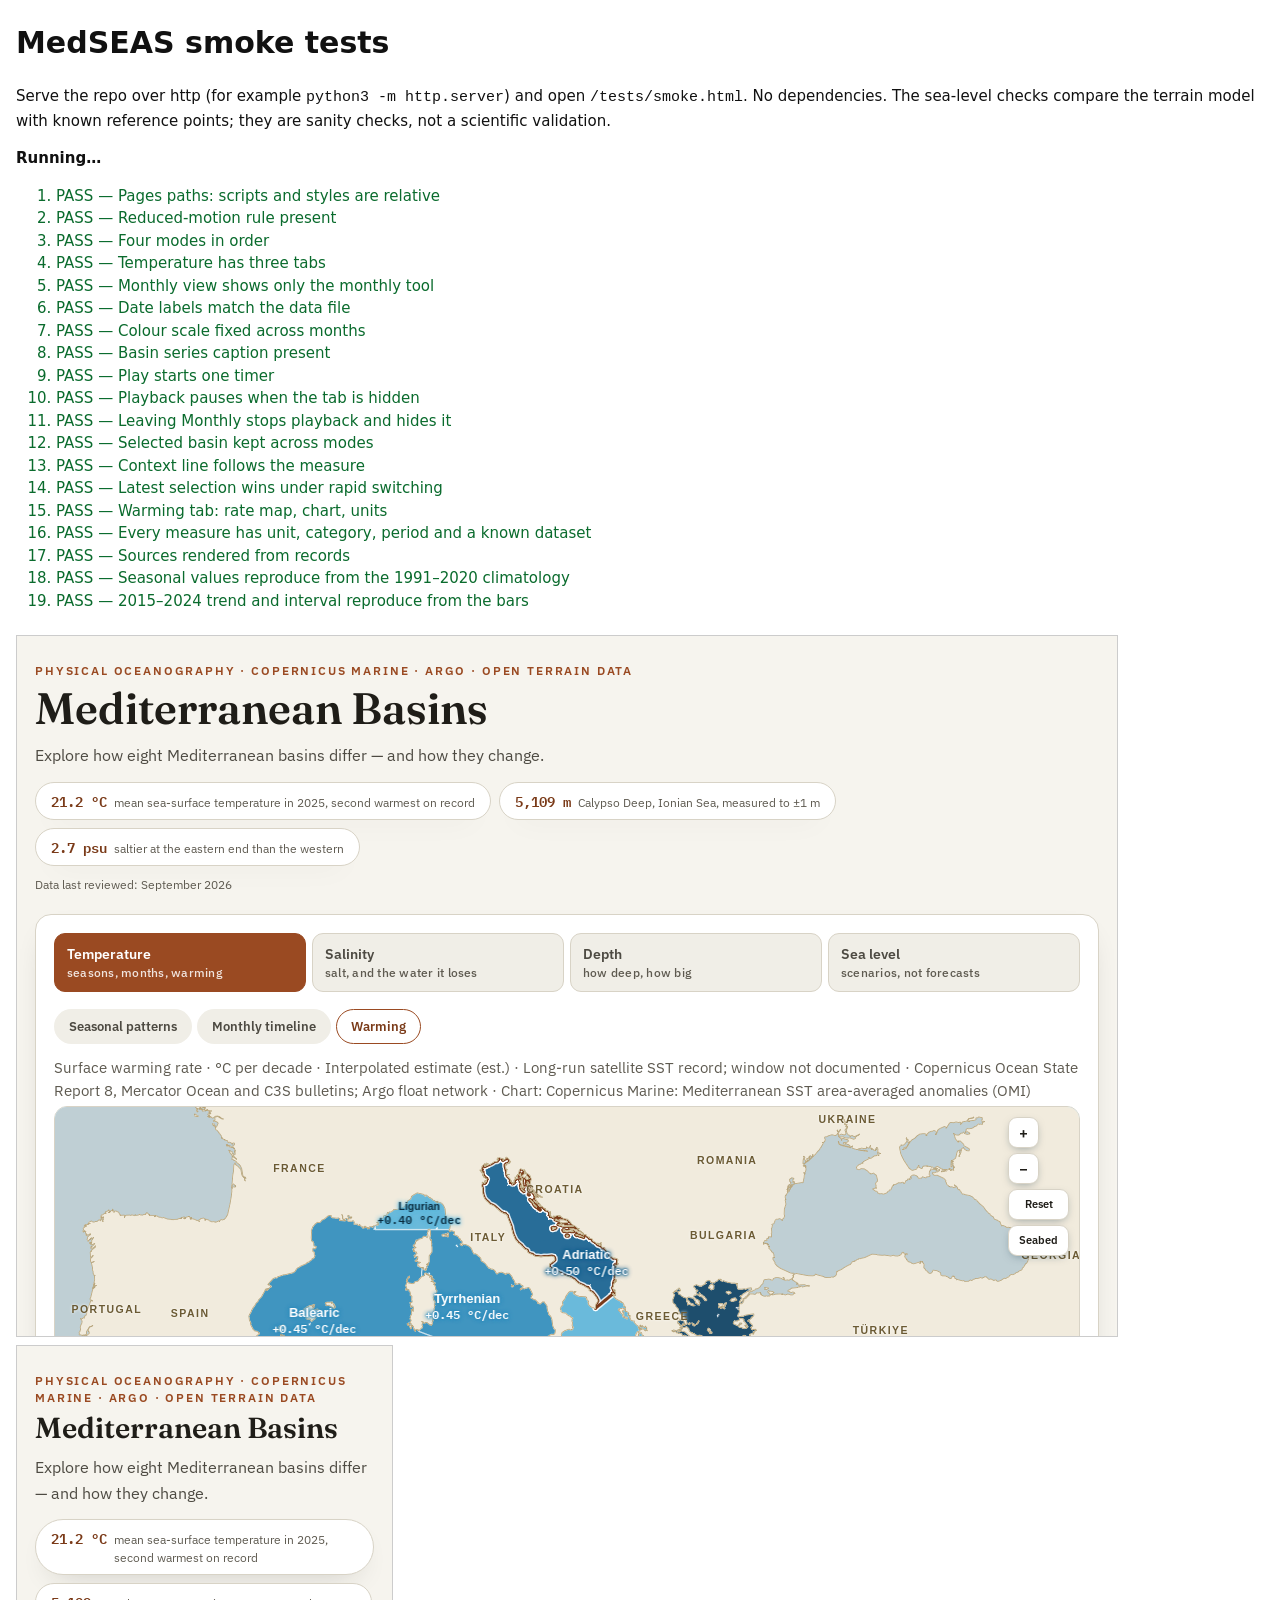
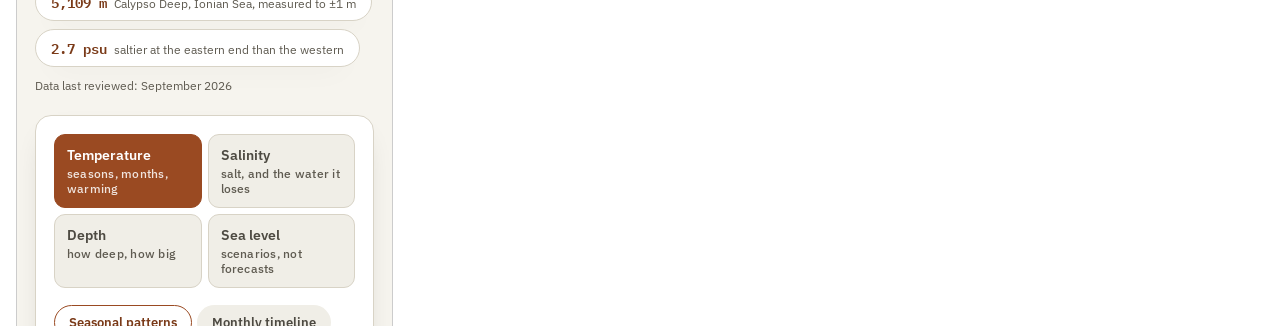
==== tests/smoke.html @ bfb26e6d "Close the data gaps: seasonal values from the climatology, documented trends, scenario CSV, smoke te" ====
<!doctype html>
<html lang="en">
<head>
<meta charset="utf-8">
<meta name="viewport" content="width=device-width,initial-scale=1">
<title>MedSEAS smoke tests</title>
<style>
  body{font:15px/1.5 system-ui,sans-serif;margin:16px;background:#fff;color:#111;}
  #sum{font-weight:700;margin:8px 0;} li.pass{color:#0a6b2d;} li.fail{color:#b00020;} li.skip{color:#666;}
  iframe{border:1px solid #ccc;margin:8px 8px 0 0;vertical-align:top;}
</style>
</head>
<body>
<h1>MedSEAS smoke tests</h1>
<p>Serve the repo over http (for example <code>python3 -m http.server</code>) and open <code>/tests/smoke.html</code>. No dependencies. The sea-level checks compare the terrain model with known reference points; they are sanity checks, not a scientific validation.</p>
<p id="sum">Running&hellip;</p>
<ol id="out"></ol>
<iframe id="desk" src="../index.html" width="1100" height="700" title="Page under test, desktop width"></iframe>
<iframe id="phone" src="../index.html" width="375" height="700" title="Page under test, phone width"></iframe>
<script>
var results=[], out=document.getElementById("out");
function report(name,status,detail){
  results.push({name:name,status:status,detail:detail||""});
  var li=document.createElement("li"); li.className=status; li.textContent=status.toUpperCase()+" — "+name+(detail?" ("+detail+")":""); out.appendChild(li);
}
function wait(ms){ return new Promise(function(r){ setTimeout(r,ms); }); }
function loaded(fr){ return new Promise(function(r){ if(fr.contentDocument&&fr.contentDocument.readyState==="complete") r(); else fr.addEventListener("load",function(){ r(); },{once:true}); }); }
function csvParse(text){
  var rows=[], row=[], f="", q=false, i, c;
  for(i=0;i<text.length;i++){ c=text[i];
    if(q){ if(c==='"'){ if(text[i+1]==='"'){ f+='"'; i++; } else q=false; } else f+=c; }
    else if(c==='"') q=true; else if(c===","){ row.push(f); f=""; }
    else if(c==="\r"){} else if(c==="\n"){ row.push(f); rows.push(row); row=[]; f=""; } else f+=c; }
  if(f||row.length){ row.push(f); rows.push(row); }
  return rows;
}
function captureBlob(w,click){
  return new Promise(function(res){
    var orig=w.URL.createObjectURL, name=null;
    var origClick=w.HTMLAnchorElement.prototype.click;
    w.HTMLAnchorElement.prototype.click=function(){ name=this.download; };
    w.URL.createObjectURL=function(b){ b.text().then(function(t){ w.URL.createObjectURL=orig; w.HTMLAnchorElement.prototype.click=origClick; res({text:t.replace(/^﻿/,""),name:name}); }); return "blob:test"; };
    click();
  });
}
async function run(){
  var D=document.getElementById("desk"), P=document.getElementById("phone");
  var errors=[];
  [D,P].forEach(function(fr){ fr.addEventListener("load",function(){ fr.contentWindow.addEventListener("error",function(e){ errors.push(e.message); }); }); });
  await loaded(D); await loaded(P); await wait(2500);
  var w=D.contentWindow, d=D.contentDocument, $=function(id){ return d.getElementById(id); };
  function t(name,fn){ try{ var r=fn(); if(r===true) report(name,"pass"); else report(name,"fail",typeof r==="string"?r:""); }catch(e){ report(name,"fail",e.message); } }
  var btn=function(sel,start){ return Array.prototype.find.call(d.querySelectorAll(sel),function(b){ return b.textContent.trim().indexOf(start)===0; }); };

  // static checks
  var html=await fetch("../index.html").then(function(r){ return r.text(); });
  t("Pages paths: scripts and styles are relative",function(){ var bad=html.match(/(src|href)="\/(?!\/)[^"]*"/g); return !bad||("absolute: "+bad.join(" ")); });
  t("Reduced-motion rule present",function(){ return /prefers-reduced-motion/.test(html); });

  // modes
  t("Four modes in order",function(){ var m=Array.prototype.map.call(d.querySelectorAll("#groups .gbtn"),function(b){ return b.firstChild.textContent; }).join("|"); return m==="Temperature|Salinity|Depth|Sea level"||m; });
  t("Temperature has three tabs",function(){ return d.querySelectorAll("#tviews .sbtn").length===3; });
  w.select("adriatic",false);
  btn("#tviews .sbtn","Monthly").click(); await wait(2500);
  t("Monthly view shows only the monthly tool",function(){ return !$("sst").hidden&&$("warmView").hidden&&$("seaView").hidden||"sst/warm/sea hidden: "+[$("sst").hidden,$("warmView").hidden,$("seaView").hidden]; });
  t("Date labels match the data file",function(){ var m=w.sst.meta, M=w.MONTHS; var a=w.sstLabel(0)===M[+m.start.slice(5)-1]+" "+m.start.slice(0,4), b=w.sstLabel(w.sst.n-1)===M[+m.end.slice(5)-1]+" "+m.end.slice(0,4); return a&&b||(w.sstLabel(0)+" / "+w.sstLabel(w.sst.n-1)+" vs "+m.start+" / "+m.end); });
  var key0=$("sstKey").textContent; w.setSst(5); var key5=$("sstKey").textContent;
  t("Colour scale fixed across months",function(){ return key0===key5&&/fixed scale/.test(key0)||key0+" | "+key5; });
  t("Basin series caption present",function(){ return /Adriatic Sea/.test($("sstSparkCap").textContent)&&/cos\(latitude\)/.test($("sstSparkCap").textContent); });
  $("sstPlay").click(); await wait(400); var t1=w.sstTimer;
  t("Play starts one timer",function(){ return !!t1&&$("sstPlay").textContent==="Pause"; });
  Object.defineProperty(d,"hidden",{value:true,configurable:true}); d.dispatchEvent(new Event("visibilitychange"));
  t("Playback pauses when the tab is hidden",function(){ return w.sstTimer===0&&$("sstPlay").textContent==="Play"; });
  Object.defineProperty(d,"hidden",{value:false,configurable:true});
  $("sstPlay").click(); await wait(300);
  btn("#groups .gbtn","Salinity").click(); await wait(300);
  t("Leaving Monthly stops playback and hides it",function(){ return w.sstTimer===0&&$("sst").hidden&&!w.sstOn; });
  t("Selected basin kept across modes",function(){ return w.selected==="adriatic"; });
  t("Context line follows the measure",function(){ return /Surface salinity/.test($("ctx").textContent)&&/Literature value/.test($("ctx").textContent); });
  btn("#groups .gbtn","Temperature").click(); btn("#tviews .sbtn","Monthly").click(); btn("#groups .gbtn","Depth").click(); await wait(800);
  t("Latest selection wins under rapid switching",function(){ return w.group==="depth"&&$("sst").hidden&&!w.sstOn; });
  btn("#groups .gbtn","Temperature").click(); btn("#tviews .sbtn","Warming").click(); await wait(300);
  t("Warming tab: rate map, chart, units",function(){ return w.metric==="warming"&&!$("warmView").hidden&&/per decade/.test($("ctx").textContent); });

  // records
  t("Every measure has unit, category, period and a known dataset",function(){
    var ms=[]; w.groups.forEach(function(g){ ms=ms.concat(g.measures); }); ms=ms.concat(w.CURIO);
    var bad=ms.filter(function(m){ var c=w.CTX[m.id]; return !c||!c[0]||!c[1]||!c[2]||c[3].split("; ").some(function(id){ return !w.DS[id]; }); }).map(function(m){ return m.id; });
    return !bad.length||bad.join(",");
  });
  t("Sources rendered from records",function(){ return d.querySelectorAll("#prov .pcard").length===w.DATASETS.length; });

  // seasonal values reproduce from the climatology
  t("Seasonal values reproduce from the 1991–2020 climatology",function(){
    var s=w.sst, W=s.w, H=s.h, N=W*H, b=s.meta.bounds, worst=0, who="";
    function mean(ms,bi){ var tt=0,ww=0; ms.forEach(function(mi){ for(var y=0;y<H;y++){ var wt=Math.cos((b[3]-(y+0.5)*(b[3]-b[1])/H)*Math.PI/180); for(var x=0;x<W;x++){ var j=y*W+x; if(s.cb[j]!==bi) continue; var v=s.clim[mi*N+j]; if(v===v){ tt+=v*wt; ww+=wt; } } } }); return tt/ww; }
    w.basins.forEach(function(bs,bi){ [[bs.summer,[6,7,8]],[bs.winter,[0,1,2]]].forEach(function(p){ var e=Math.abs(p[0]-mean(p[1],bi)); if(e>worst){ worst=e; who=bs.id; } }); });
    return worst<0.006||("max difference "+worst.toFixed(3)+" °C at "+who);
  });

  // 2015-2024 trend reproduces from the chart's bars
  t("2015–2024 trend and interval reproduce from the bars",function(){
    var pts=Array.prototype.map.call(d.querySelectorAll("#heatChart title"),function(e){ var m=e.textContent.match(/^(\d{4}): \+?(-?[\d.]+)/); return m?[+m[1],+m[2]]:null; }).filter(Boolean);
    var n=pts.length, mx=0, my=0; pts.forEach(function(p){ mx+=p[0]/n; my+=p[1]/n; });
    var sxx=0,sxy=0; pts.forEach(function(p){ sxx+=(p[0]-mx)*(p[0]-mx); sxy+=(p[0]-mx)*(p[1]-my); });
    var bb=sxy/sxx, rss=0; pts.forEach(function(p){ var r=p[1]-(my+bb*(p[0]-mx)); rss+=r*r; });
    var ci=2.306*Math.sqrt(rss/(n-2)/sxx)*10;
    return n===10&&(bb*10).toFixed(2)==="0.87"&&ci.toFixed(2)==="0.46"||("n="+n+" slope="+(bb*10).toFixed(3)+" ci="+ci.toFixed(3));
  });

  // CSV
  var csv=await captureBlob(w,function(){ $("csvBtn").click(); });
  var rows=csvParse(csv.text);
  t("Basin CSV: header, 96 rows, 12 columns each",function(){ var bad=rows.filter(function(r){ return r.length!==12; }).length; return rows[0].join(",").indexOf("basin_id,basin,variable,value,unit")===0&&rows.length===97&&!bad||("rows "+rows.length+", bad "+bad); });
  t("Basin CSV: no blank or zero-filled values",function(){ var bad=rows.slice(1).filter(function(r){ return r[3]===""||r[3]==="NaN"||r[3]==="undefined"; }).length; return !bad||bad+" bad values"; });
  t("Basin CSV: stable filename",function(){ return csv.name==="medseas-basin-measures.csv"||csv.name; });

  // sea level
  btn("#groups .gbtn","Sea level").click(); await wait(3000);
  t("Terrain loaded",function(){ return !!w.dem||"dem not loaded"; });
  function setNum(v){ $("lvlNum").value=v; $("lvlNum").dispatchEvent(new Event("change")); }
  setNum("10"); await wait(400);
  t("Numeric offset and slider agree",function(){ return w.level===10&&Math.abs(+$("lvl").value-w.level2slider(10))<0.3&&$("lvlOut").textContent==="+10 m"; });
  setNum("99999"); await wait(400);
  t("Extreme input clamped with a message",function(){ return w.level===200&&/outside the supported range/.test($("lvlMsg").textContent); });
  setNum("abc"); await wait(200);
  t("Invalid input refused with a message",function(){ return w.level===200&&/Enter a number/.test($("lvlMsg").textContent); });
  $("lvlReset").click(); await wait(400);
  t("Reset returns to today",function(){ return w.level===0&&+$("lvlNum").value===0&&+$("lvl").value===0; });
  t("Presets are neutral offsets",function(){ var p=Array.prototype.map.call(d.querySelectorAll("#presets .pbtn"),function(b){ return b.textContent; }).join("|"); return !/ice|age|dries|earth/i.test(p)||p; });
  w.sstMode="anom"; $("sstMode").classList.add("on"); w.setLevel(10,false); await wait(300);
  t("Sea-level changes leave other toggles alone",function(){ return $("sstMode").classList.contains("on"); });
  var sc=await captureBlob(w,function(){ $("seaCsvBtn").click(); });
  t("Scenario CSV marked as scenario output",function(){ return /data_category,scenario output/.test(sc.text)&&/sea_level_offset,10,m/.test(sc.text)&&sc.name==="medseas-sea-level-scenario_plus10m.csv"||sc.name; });
  btn("#groups .gbtn","Depth").click(); await wait(300);
  t("Leaving Sea level returns to today",function(){ return w.level===0&&$("seaView").hidden; });

  // sea-level reference points (sanity checks against well-known geography)
  function fl(lng,lat){ var i=w.demCell(lng,lat); return i<0?NaN:w.dem.lut[w.dem.F[i]]; }
  function seaFlag(lng,lat){ var i=w.demCell(lng,lat); return i>=0&&!!(w.dem.K[i]&1); }
  t("Reference: Dead Sea basin stays dry at +10 m (not connected)",function(){ var v=fl(35.5,31.5); return v>10||"flood level "+v; });
  t("Reference: Qattara Depression stays dry at +10 m (not connected)",function(){ var v=fl(27.0,29.5); return v>10||"flood level "+v; });
  t("Reference: northern Adriatic shelf exposed at −120 m",function(){ var v=fl(13.0,44.6); return seaFlag(13.0,44.6)&&v>-120||"sea "+seaFlag(13.0,44.6)+", depth "+v; });
  t("Reference: Ionian abyssal plain deeper than 3,000 m",function(){ var v=fl(19.5,35.5); return v<-3000||"depth "+v; });
  t("Reference: Venice reached by a rise of 2 m or less",function(){ var c=w.CITIES.filter(function(c){ return c.name==="Venice"; })[0]; return c.fl!==null&&c.fl<=2||"level "+c.fl; });

  // keyboard and panel
  var row=d.querySelector("#bars .row");
  t("Ranking rows are keyboard operable",function(){ return row.tabIndex===0&&row.getAttribute("role")==="button"; });
  row.dispatchEvent(new KeyboardEvent("keydown",{key:"Enter",bubbles:true})); await wait(200);
  t("Enter on a ranking row selects that basin",function(){ return row.getAttribute("aria-label").indexOf(w.byId[w.selected].name)===0; });
  t("Basin panel shows figures without hover",function(){ return ["t1","t2","t3","t7"].every(function(id){ return $(id).textContent.trim()&&$(id).textContent.trim()!=="—"; }); });
  t("Mode buttons expose pressed state",function(){ return Array.prototype.every.call(d.querySelectorAll("#groups .gbtn"),function(b){ return b.hasAttribute("aria-pressed"); }); });

  // phone width
  var pd=P.contentDocument;
  t("Phone width: no horizontal overflow",function(){ return pd.documentElement.scrollWidth<=375||"scrollWidth "+pd.documentElement.scrollWidth; });

  t("No script errors",function(){ return !errors.length||errors.join(" | "); });

  report("Missing SST cells drawn transparent, not cold (code path reviewed, not automated)","skip");
  var pass=results.filter(function(r){ return r.status==="pass"; }).length, fail=results.filter(function(r){ return r.status==="fail"; }).length;
  document.getElementById("sum").textContent=(fail?"FAIL":"PASS")+": "+pass+" passed, "+fail+" failed, "+(results.length-pass-fail)+" skipped";
  document.title=(fail?"FAIL ":"PASS ")+pass+"/"+(pass+fail);
  window.__results=results;
}
run();
</script>
</body>
</html>
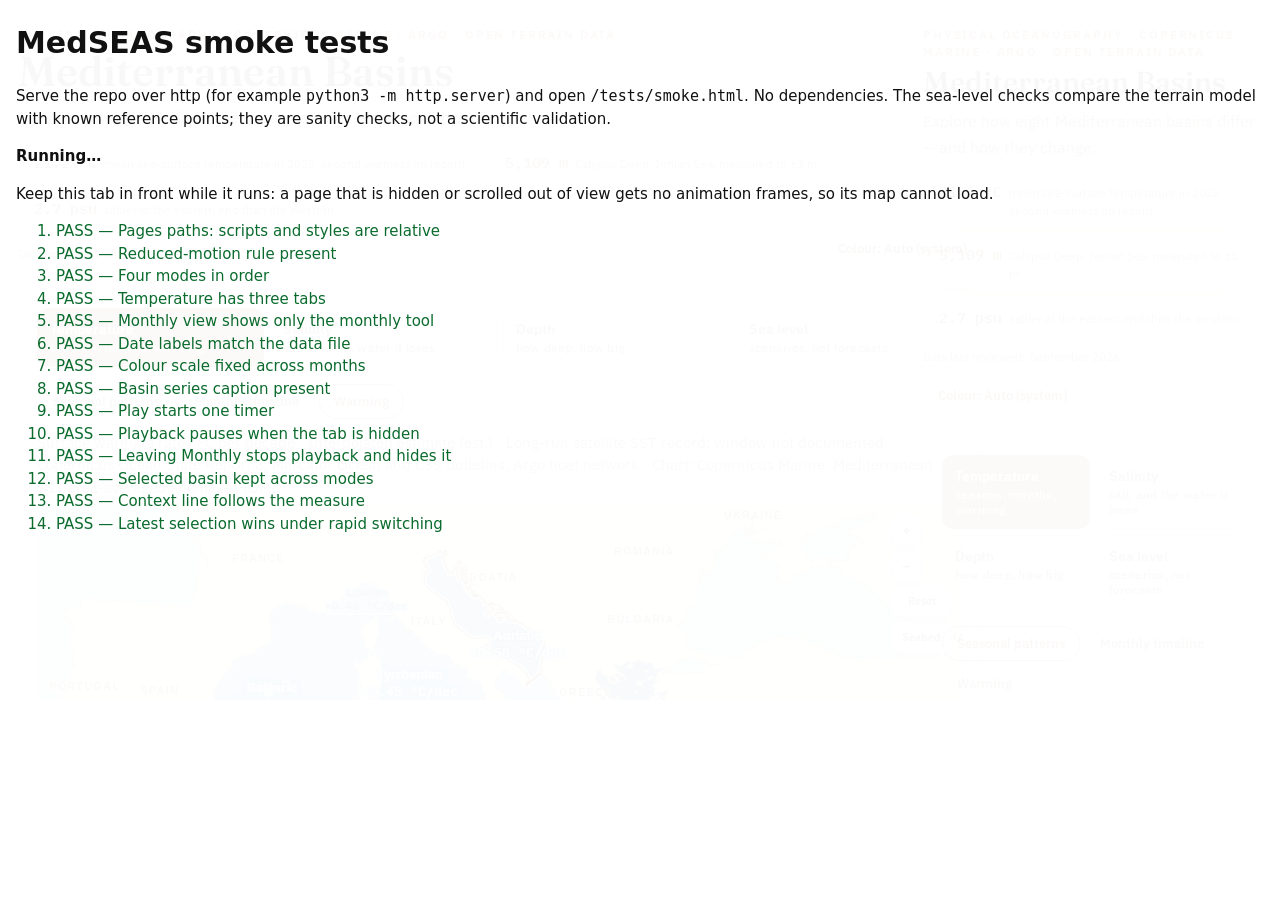
==== commit b0fecc34: "Colour theme toggle and larger figures - Header button cycles Auto (system), Light and Dark; the cho" ====
--- a/tests/smoke.html
+++ b/tests/smoke.html
@@ -7,16 +7,19 @@
 <style>
   body{font:15px/1.5 system-ui,sans-serif;margin:16px;background:#fff;color:#111;}
   #sum{font-weight:700;margin:8px 0;} li.pass{color:#0a6b2d;} li.fail{color:#b00020;} li.skip{color:#666;}
-  iframe{border:1px solid #ccc;margin:8px 8px 0 0;vertical-align:top;}
+  /* both frames are pinned inside the viewport, behind the results: a frame that is off screen gets no animation frames, so its map would never load */
+  iframe{position:fixed;top:0;left:0;border:0;opacity:.03;pointer-events:none;z-index:-1;}
+  #phone{left:auto;right:0;}
 </style>
 </head>
 <body>
 <h1>MedSEAS smoke tests</h1>
 <p>Serve the repo over http (for example <code>python3 -m http.server</code>) and open <code>/tests/smoke.html</code>. No dependencies. The sea-level checks compare the terrain model with known reference points; they are sanity checks, not a scientific validation.</p>
 <p id="sum">Running&hellip;</p>
+<p>Keep this tab in front while it runs: a page that is hidden or scrolled out of view gets no animation frames, so its map cannot load.</p>
+<iframe id="desk" src="../index.html" width="1000" height="700" title="Page under test, desktop width"></iframe>
+<iframe id="phone" src="../index.html" width="375" height="700" title="Page under test, phone width"></iframe>
 <ol id="out"></ol>
-<iframe id="desk" src="../index.html" width="1100" height="700" title="Page under test, desktop width"></iframe>
-<iframe id="phone" src="../index.html" width="375" height="700" title="Page under test, phone width"></iframe>
 <script>
 var results=[], out=document.getElementById("out");
 function report(name,status,detail){
@@ -47,7 +50,13 @@
   var D=document.getElementById("desk"), P=document.getElementById("phone");
   var errors=[];
   [D,P].forEach(function(fr){ fr.addEventListener("load",function(){ fr.contentWindow.addEventListener("error",function(e){ errors.push(e.message); }); }); });
-  await loaded(D); await loaded(P); await wait(2500);
+  await loaded(D); await loaded(P);
+  for(var k=0;k<40&&!(D.contentWindow.mapReady&&P.contentWindow.mapReady);k++) await wait(500);
+  if(!(D.contentWindow.mapReady&&P.contentWindow.mapReady)){
+    report("Both maps loaded in the test frames","fail","a map did not load; keep this tab in front and visible, then reload");
+    document.getElementById("sum").textContent="FAIL: the maps did not load in the test frames (tab hidden or WebGL unavailable?)"; document.title="FAIL maps"; window.__results=results; return;
+  }
+  await wait(1500);
   var w=D.contentWindow, d=D.contentDocument, $=function(id){ return d.getElementById(id); };
   function t(name,fn){ try{ var r=fn(); if(r===true) report(name,"pass"); else report(name,"fail",typeof r==="string"?r:""); }catch(e){ report(name,"fail",e.message); } }
   var btn=function(sel,start){ return Array.prototype.find.call(d.querySelectorAll(sel),function(b){ return b.textContent.trim().indexOf(start)===0; }); };
@@ -158,7 +167,23 @@
 
   t("No script errors",function(){ return !errors.length||errors.join(" | "); });
 
-  report("Missing SST cells drawn transparent, not cold (code path reviewed, not automated)","skip");
+  btn("#groups .gbtn","Temperature").click(); btn("#tviews .sbtn","Monthly").click(); await wait(2500); w.setSst(40);
+  t("Missing SST cells are transparent, never drawn as cold water",function(){
+    var S=w.sst, cv=w.sstCv, img=cv.getContext("2d").getImageData(0,0,cv.width,cv.height).data, W=S.w, H=S.h, N=W*H, i=w.sstIdx;
+    var missing=0, missingDrawn=0, drawn=0;
+    for(var y=0;y<cv.height;y++){
+      var fy=S.rowF[y], y0=Math.max(0,Math.min(H-1,Math.floor(fy))), y1=Math.min(H-1,y0+1);
+      for(var x=0;x<cv.width;x++){
+        var fx=S.colF[x], x0=Math.max(0,Math.min(W-1,Math.floor(fx))), x1=Math.min(W-1,x0+1);
+        var none=!S.codes[i*N+y0*W+x0]&&!S.codes[i*N+y0*W+x1]&&!S.codes[i*N+y1*W+x0]&&!S.codes[i*N+y1*W+x1];
+        var a=img[(y*cv.width+x)*4+3];
+        if(none){ missing++; if(a>0) missingDrawn++; } else if(a>0) drawn++;
+      }
+    }
+    return (missing>1000&&drawn>1000&&missingDrawn===0)||("missing "+missing+", drawn on missing "+missingDrawn+", drawn "+drawn);
+  });
+  t("Anomaly baseline is stated with its source",function(){ return /Issue 5\.0, November 2024/.test(html)&&!/as compiled for this page/.test(html); });
+  t("Unsourced trend figure is gone",function(){ return !/\+0\.33/.test(html); });
   var pass=results.filter(function(r){ return r.status==="pass"; }).length, fail=results.filter(function(r){ return r.status==="fail"; }).length;
   document.getElementById("sum").textContent=(fail?"FAIL":"PASS")+": "+pass+" passed, "+fail+" failed, "+(results.length-pass-fail)+" skipped";
   document.title=(fail?"FAIL ":"PASS ")+pass+"/"+(pass+fail);
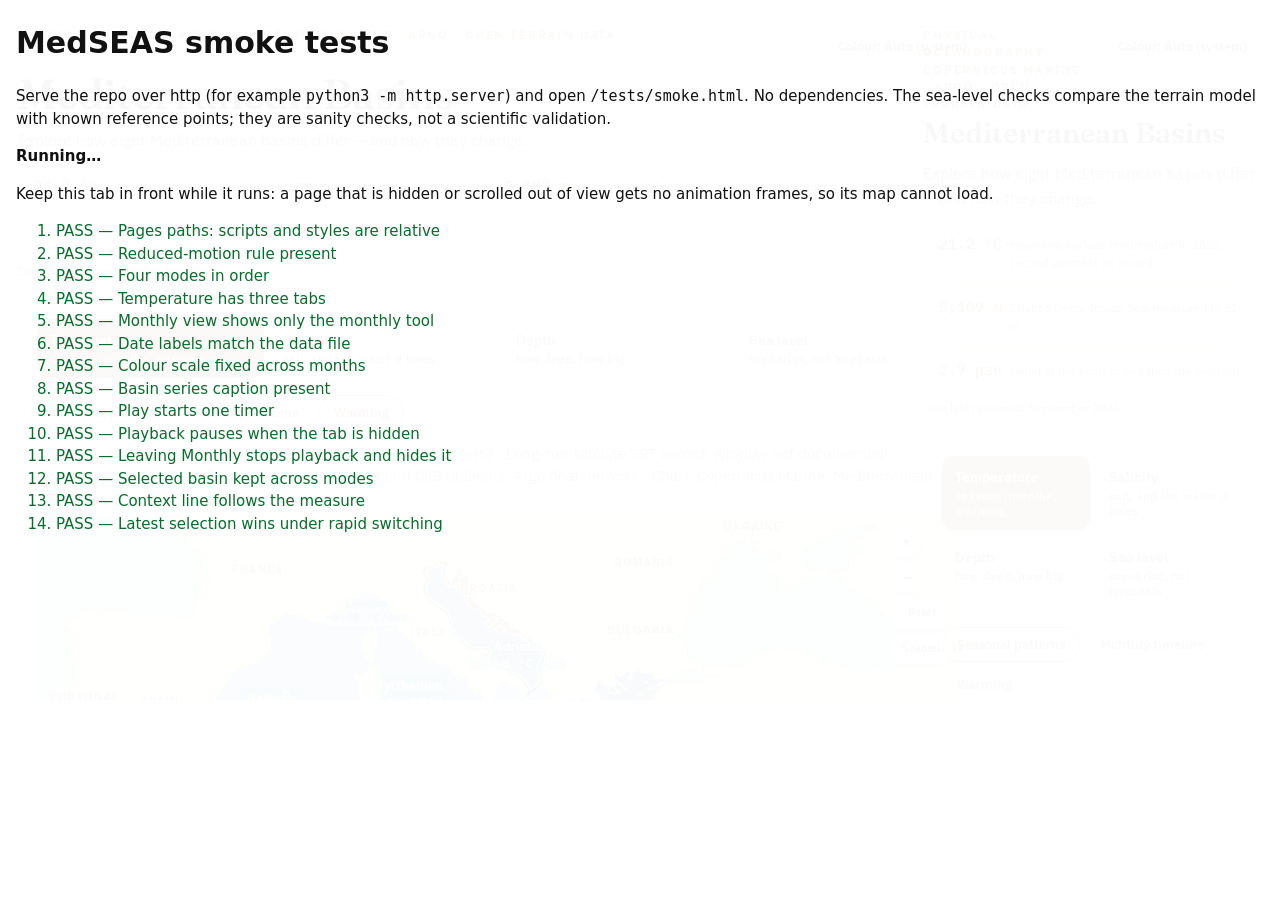
==== commit 11414ce8: "Sea-level presets explain their scenarios; add a warming-to-sea-level control Each preset (Messinian" ====
--- a/tests/smoke.html
+++ b/tests/smoke.html
@@ -136,7 +136,16 @@
   t("Invalid input refused with a message",function(){ return w.level===200&&/Enter a number/.test($("lvlMsg").textContent); });
   $("lvlReset").click(); await wait(400);
   t("Reset returns to today",function(){ return w.level===0&&+$("lvlNum").value===0&&+$("lvl").value===0; });
-  t("Presets are neutral offsets",function(){ var p=Array.prototype.map.call(d.querySelectorAll("#presets .pbtn"),function(b){ return b.textContent; }).join("|"); return !/ice|age|dries|earth/i.test(p)||p; });
+  t("Every preset explains its scenario with sources",function(){ var bad=w.PRESETS.filter(function(p){ return !p.title||!p.when||!p.what||!p.src||!p.facts.length; }); return !bad.length||bad.map(function(p){return p.label;}).join(","); });
+  d.querySelector('#presets .pbtn[data-l="-120"]').click(); await wait(300);
+  t("Preset shows its scenario card",function(){ return !$("scard").hidden&&/ice age/i.test($("scard").textContent)||$("scard").textContent; });
+  $("gwl").value=4.4; $("gwl").dispatchEvent(new Event("input"));
+  t("Warming 4.4 \u00b0C by 2100 gives the AR6 SSP5-8.5 median",function(){ return /0\.77 m/.test($("gwlNote").textContent)||$("gwlNote").textContent; });
+  $("gwlShow").click(); await wait(300);
+  t("Show on the map sets the rounded level",function(){ return w.level===1||w.level; });
+  d.querySelector('.warmsl [data-h="2000y"]').click(); $("gwl").value=5; $("gwl").dispatchEvent(new Event("input"));
+  t("Warming 5 \u00b0C over 2,000 years gives about 20 m",function(){ return /about 21 m|about 20\.5 m|about 20 m/.test($("gwlNote").textContent)||$("gwlNote").textContent; });
+  $("lvlReset").click(); await wait(300);
   w.sstMode="anom"; $("sstMode").classList.add("on"); w.setLevel(10,false); await wait(300);
   t("Sea-level changes leave other toggles alone",function(){ return $("sstMode").classList.contains("on"); });
   var sc=await captureBlob(w,function(){ $("seaCsvBtn").click(); });
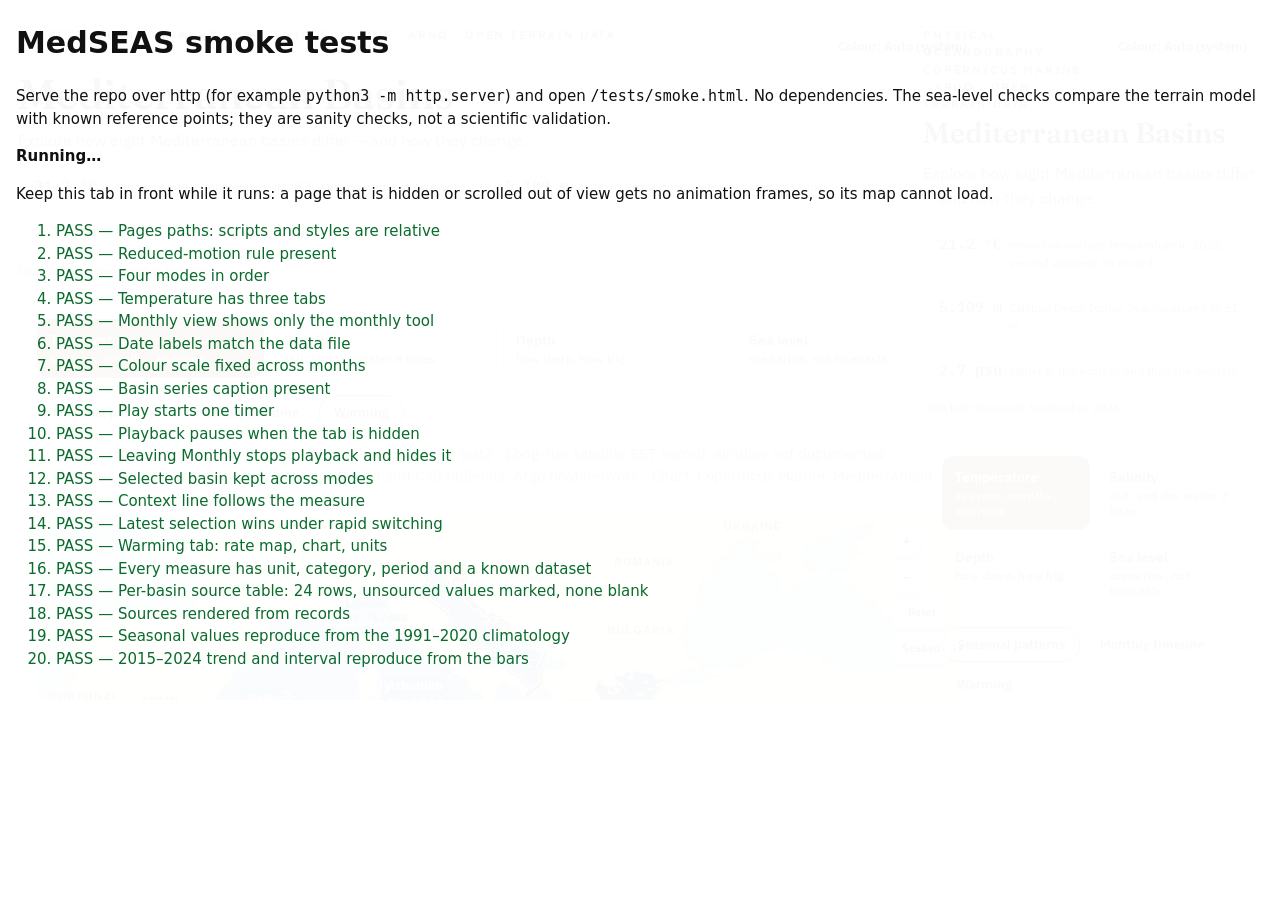
==== commit 17e9ca2f: "Add per-basin sources table for depth, salinity and tide; unsourced values marked Co-Authored-By: Cl" ====
--- a/tests/smoke.html
+++ b/tests/smoke.html
@@ -97,6 +97,7 @@
     var bad=ms.filter(function(m){ var c=w.CTX[m.id]; return !c||!c[0]||!c[1]||!c[2]||c[3].split("; ").some(function(id){ return !w.DS[id]; }); }).map(function(m){ return m.id; });
     return !bad.length||bad.join(",");
   });
+  t("Per-basin source table: 24 rows, unsourced values marked, none blank",function(){ var rows=d.querySelectorAll("#vsrc tbody tr"); if(rows.length!==24) return false; for(var i=0;i<rows.length;i++){ var c=rows[i].cells[3].textContent.trim(); if(!c) return false; } return /source needed/.test(d.getElementById("vsrc").textContent); });
   t("Sources rendered from records",function(){ return d.querySelectorAll("#prov .pcard").length===w.DATASETS.length; });
 
   // seasonal values reproduce from the climatology
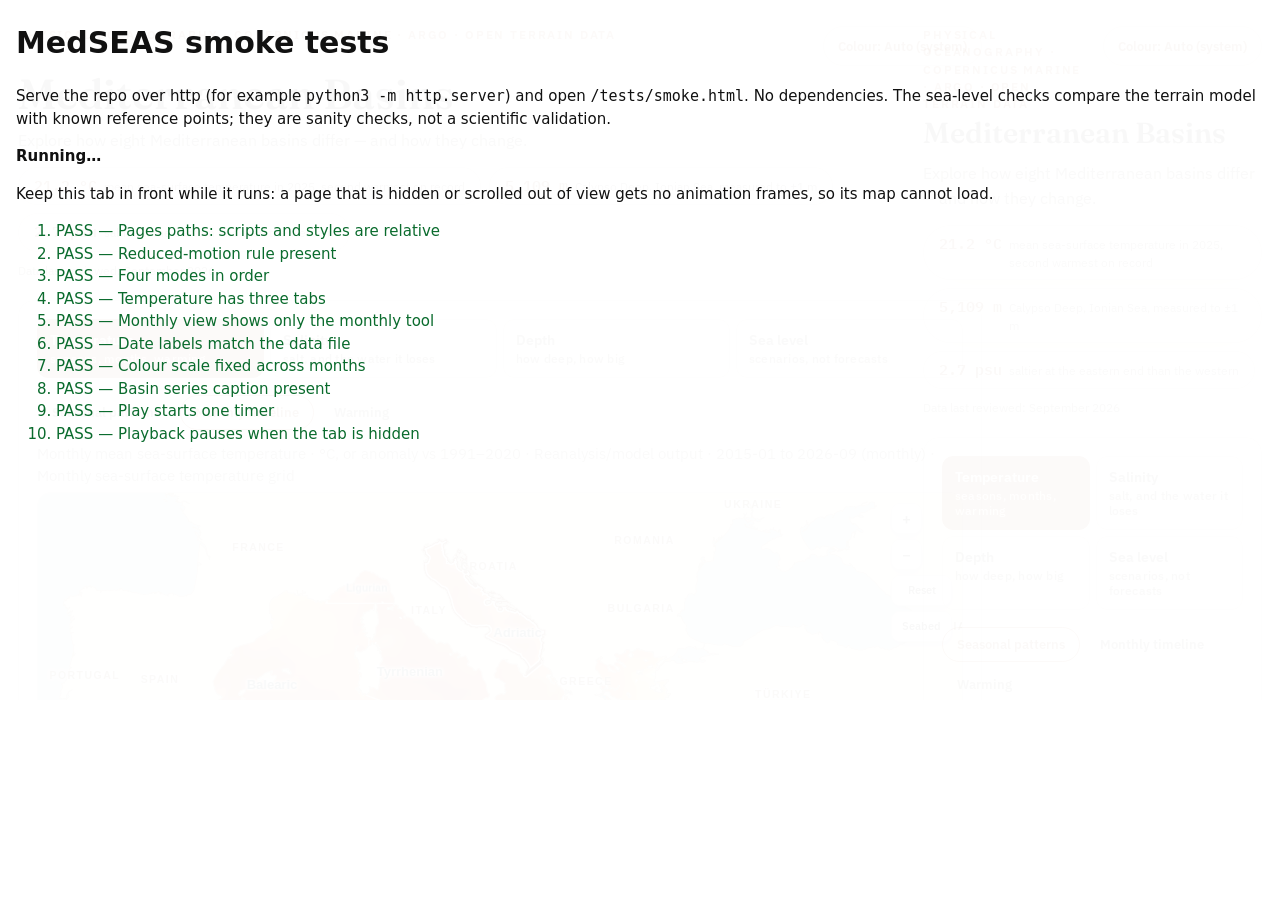
==== commit f24140d9: "Salinity per basin from World Ocean Atlas 2023; depths checked against EMODnet Bathymetry Surface sa" ====
--- a/tests/smoke.html
+++ b/tests/smoke.html
@@ -85,7 +85,7 @@
   btn("#groups .gbtn","Salinity").click(); await wait(300);
   t("Leaving Monthly stops playback and hides it",function(){ return w.sstTimer===0&&$("sst").hidden&&!w.sstOn; });
   t("Selected basin kept across modes",function(){ return w.selected==="adriatic"; });
-  t("Context line follows the measure",function(){ return /Surface salinity/.test($("ctx").textContent)&&/Literature value/.test($("ctx").textContent); });
+  t("Context line follows the measure",function(){ return /Surface salinity/.test($("ctx").textContent)&&/World Ocean Atlas 2023/.test($("ctx").textContent); });
   btn("#groups .gbtn","Temperature").click(); btn("#tviews .sbtn","Monthly").click(); btn("#groups .gbtn","Depth").click(); await wait(800);
   t("Latest selection wins under rapid switching",function(){ return w.group==="depth"&&$("sst").hidden&&!w.sstOn; });
   btn("#groups .gbtn","Temperature").click(); btn("#tviews .sbtn","Warming").click(); await wait(300);
@@ -98,6 +98,7 @@
     return !bad.length||bad.join(",");
   });
   t("Per-basin source table: 24 rows, unsourced values marked, none blank",function(){ var rows=d.querySelectorAll("#vsrc tbody tr"); if(rows.length!==24) return false; for(var i=0;i<rows.length;i++){ var c=rows[i].cells[3].textContent.trim(); if(!c) return false; } return /source needed/.test(d.getElementById("vsrc").textContent); });
+  t("Per-basin salinity sourced from World Ocean Atlas 2023, matches the shown value",function(){ return w.basins.every(function(b){ var v=w.VSRC.salinity[b.id]; var m=v&&/surface ([0-9.]+) psu/.exec(v.s); return m&&Math.abs(parseFloat(m[1])-b.salinity)<0.051; }); });
   t("Sources rendered from records",function(){ return d.querySelectorAll("#prov .pcard").length===w.DATASETS.length; });
 
   // seasonal values reproduce from the climatology
